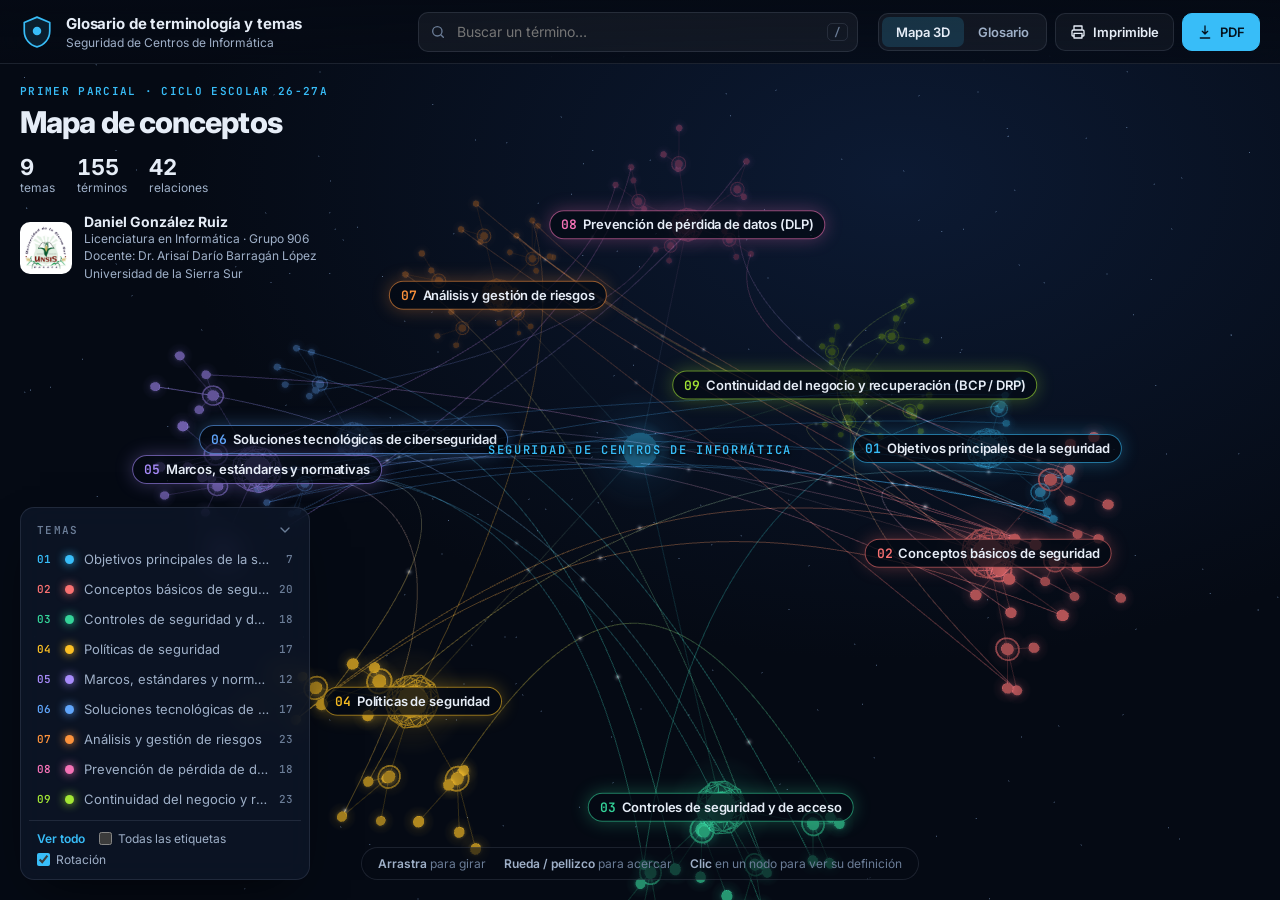
==== web/index.html @ 37687d32 "Glosario de terminología y temas: mapa 3D interactivo y PDF" ====
<!doctype html>
<html lang="es">
<head>
  <meta charset="utf-8">
  <meta name="viewport" content="width=device-width, initial-scale=1">
  <title>Glosario de Seguridad</title>
  <meta name="description" content="Mapa conceptual interactivo con la terminología del primer parcial de Seguridad de Centros de Informática.">
  <link rel="icon" href="data:image/svg+xml,%3Csvg xmlns='http://www.w3.org/2000/svg' viewBox='0 0 32 32'%3E%3Cpath d='M16 2 4 7v8c0 7.5 5.1 13.4 12 15 6.9-1.6 12-7.5 12-15V7L16 2z' fill='%230b1220' stroke='%2338bdf8' stroke-width='2'/%3E%3Ccircle cx='16' cy='15' r='4' fill='%2338bdf8'/%3E%3C/svg%3E">
  <link rel="preconnect" href="https://fonts.googleapis.com">
  <link rel="preconnect" href="https://fonts.gstatic.com" crossorigin>
  <link href="https://fonts.googleapis.com/css2?family=Inter:wght@400;500;600;700;800&family=JetBrains+Mono:wght@400;600&display=swap" rel="stylesheet">
  <link rel="stylesheet" href="css/estilos.css">
</head>
<body data-vista="mapa">
  <header class="barra">
    <div class="marca">
      <svg class="marca-icono" viewBox="0 0 32 32" aria-hidden="true"><path d="M16 2 4 7v8c0 7.5 5.1 13.4 12 15 6.9-1.6 12-7.5 12-15V7L16 2z"/><circle cx="16" cy="15" r="4"/></svg>
      <div>
        <h1>Glosario de terminología y temas</h1>
        <p id="subtitulo-marca">Seguridad de Centros de Informática</p>
      </div>
    </div>

    <div class="buscador" role="search">
      <svg viewBox="0 0 24 24" aria-hidden="true"><circle cx="11" cy="11" r="7"/><path d="m20 20-3.5-3.5"/></svg>
      <input id="buscar" type="search" placeholder="Buscar un término…" autocomplete="off" aria-label="Buscar término" aria-controls="sugerencias">
      <kbd>/</kbd>
      <ul id="sugerencias" class="sugerencias" role="listbox" hidden></ul>
    </div>

    <nav class="acciones">
      <div class="conmutador" role="tablist" aria-label="Vista">
        <button role="tab" data-vista="mapa" aria-selected="true">Mapa 3D</button>
        <button role="tab" data-vista="lista" aria-selected="false">Glosario</button>
      </div>
      <a class="boton" href="imprimir.html" target="_blank" rel="noopener" title="Versión para imprimir">
        <svg viewBox="0 0 24 24" aria-hidden="true"><path d="M6 9V3h12v6M6 18H4a1 1 0 0 1-1-1v-6a2 2 0 0 1 2-2h14a2 2 0 0 1 2 2v6a1 1 0 0 1-1 1h-2"/><path d="M6 14h12v7H6z"/></svg>
        <span>Imprimible</span>
      </a>
      <a class="boton primario" href="glosario.pdf" download="Glosario de terminologia y temas - Seguridad de Centros de Informatica.pdf">
        <svg viewBox="0 0 24 24" aria-hidden="true"><path d="M12 3v12m0 0-4-4m4 4 4-4M5 21h14"/></svg>
        <span>PDF</span>
      </a>
    </nav>
  </header>

  <!-- Vista 1: mapa 3D -->
  <main id="vista-mapa" class="vista-mapa">
    <div id="escena" class="escena" aria-label="Mapa conceptual en 3D"></div>

    <section class="intro" id="intro">
      <p class="etiqueta">Primer parcial · <span id="ciclo"></span></p>
      <h2>Mapa de conceptos</h2>
      <div class="cifras">
        <div><strong id="n-temas">0</strong><span>temas</span></div>
        <div><strong id="n-terminos">0</strong><span>términos</span></div>
        <div><strong id="n-enlaces">0</strong><span>relaciones</span></div>
      </div>
      <div class="creditos" id="creditos-mapa"></div>
    </section>

    <aside class="leyenda" id="leyenda" aria-label="Temas">
      <button class="leyenda-titulo" id="leyenda-toggle" aria-expanded="true">
        <span>Temas</span>
        <svg viewBox="0 0 24 24" aria-hidden="true"><path d="m6 9 6 6 6-6"/></svg>
      </button>
      <ul id="lista-temas"></ul>
      <div class="leyenda-pie">
        <button class="enlace" id="ver-todo">Ver todo</button>
        <label class="interruptor"><input type="checkbox" id="todas-etiquetas"> Todas las etiquetas</label>
        <label class="interruptor"><input type="checkbox" id="rotar" checked> Rotación</label>
      </div>
    </aside>

    <aside class="panel" id="panel" aria-live="polite" hidden>
      <button class="cerrar" id="cerrar-panel" aria-label="Cerrar">×</button>
      <div id="panel-contenido"></div>
    </aside>

    <div class="ayuda" id="ayuda">
      <span><b>Arrastra</b> para girar</span>
      <span><b>Rueda / pellizco</b> para acercar</span>
      <span><b>Clic</b> en un nodo para ver su definición</span>
    </div>

    <div class="tooltip" id="tooltip" hidden></div>
    <div class="sin-webgl" id="sin-webgl" hidden>
      <p>Tu navegador no tiene WebGL disponible, así que el mapa 3D no se puede mostrar.</p>
      <button class="boton primario" data-ir="lista">Ver el glosario</button>
    </div>
  </main>

  <!-- Vista 2: glosario en tarjetas -->
  <main id="vista-lista" class="vista-lista" hidden>
    <div class="creditos grande" id="creditos-lista"></div>
    <div class="filtros" id="filtros" role="group" aria-label="Filtrar por tema"></div>
    <div id="secciones"></div>
    <p class="vacio" id="vacio" hidden>No hay términos que coincidan con la búsqueda.</p>
  </main>

  <script src="js/datos.js"></script>
  <script src="js/comun.js"></script>
  <script src="vendor/three/three.min.js"></script>
  <script src="vendor/three/OrbitControls.js"></script>
  <script src="vendor/three/CSS2DRenderer.js"></script>
  <script src="js/app.js"></script>
</body>
</html>
---- web/css/estilos.css ----
:root {
  --fondo: #050a14;
  --fondo-2: #0a1324;
  --superficie: rgba(13, 22, 40, 0.78);
  --superficie-solida: #0e1829;
  --borde: rgba(148, 163, 184, 0.16);
  --borde-fuerte: rgba(148, 163, 184, 0.3);
  --texto: #e6edf7;
  --texto-2: #9fb0c8;
  --texto-3: #6b7d97;
  --acento: #38bdf8;
  --radio: 14px;
  --sombra: 0 20px 50px -20px rgba(0, 0, 0, 0.7);
  --barra-alto: 64px;
  --mono: "JetBrains Mono", ui-monospace, monospace;
  color-scheme: dark;
}

* { box-sizing: border-box; }
html, body { margin: 0; height: 100%; }
body {
  font-family: Inter, system-ui, -apple-system, "Segoe UI", sans-serif;
  background: radial-gradient(1200px 800px at 70% 20%, #0c1a33 0%, var(--fondo) 60%) fixed, var(--fondo);
  color: var(--texto);
  -webkit-font-smoothing: antialiased;
  overflow: hidden;
}
body[data-vista="lista"] { overflow: auto; }
button { font: inherit; color: inherit; }
svg { fill: none; stroke: currentColor; stroke-width: 2; stroke-linecap: round; stroke-linejoin: round; }
[hidden] { display: none !important; }

/* ---------- Barra superior ---------- */
.barra {
  position: fixed; inset: 0 0 auto 0; z-index: 30;
  height: var(--barra-alto);
  display: flex; align-items: center; gap: 20px;
  padding: 0 20px;
  background: linear-gradient(to bottom, rgba(5, 10, 20, 0.95), rgba(5, 10, 20, 0.7));
  backdrop-filter: blur(14px);
  border-bottom: 1px solid var(--borde);
}
.marca { display: flex; align-items: center; gap: 12px; min-width: 0; }
.marca-icono { width: 34px; height: 34px; flex: none; }
.marca-icono path { fill: rgba(56, 189, 248, 0.12); stroke: var(--acento); stroke-width: 1.6; }
.marca-icono circle { fill: var(--acento); stroke: none; }
.marca h1 { font-size: 15px; font-weight: 700; margin: 0; letter-spacing: -0.01em; white-space: nowrap; }
.marca p { font-size: 12px; color: var(--texto-2); margin: 2px 0 0; white-space: nowrap; }

.buscador { position: relative; flex: 1; max-width: 440px; margin-left: auto; }
.buscador > svg { position: absolute; left: 12px; top: 50%; width: 16px; height: 16px; transform: translateY(-50%); color: var(--texto-3); }
.buscador input {
  width: 100%; height: 40px; padding: 0 40px 0 38px;
  background: rgba(255, 255, 255, 0.05); color: var(--texto);
  border: 1px solid var(--borde); border-radius: 10px; font: inherit; font-size: 14px;
  outline: none; transition: border-color .2s, background .2s;
}
.buscador input:focus { border-color: var(--acento); background: rgba(56, 189, 248, 0.06); }
.buscador input::-webkit-search-cancel-button { display: none; }
.buscador kbd {
  position: absolute; right: 10px; top: 50%; transform: translateY(-50%);
  font: 600 11px var(--mono); color: var(--texto-3);
  border: 1px solid var(--borde); border-radius: 5px; padding: 1px 6px;
}
.sugerencias {
  position: absolute; top: 46px; left: 0; right: 0; margin: 0; padding: 6px; list-style: none;
  background: var(--superficie-solida); border: 1px solid var(--borde-fuerte); border-radius: 12px;
  box-shadow: var(--sombra); max-height: 60vh; overflow: auto;
}
.sugerencias li {
  display: flex; align-items: center; gap: 10px; padding: 8px 10px; border-radius: 8px; cursor: pointer;
}
.sugerencias li[aria-selected="true"], .sugerencias li:hover { background: rgba(255, 255, 255, 0.06); }
.sugerencias .punto { width: 8px; height: 8px; border-radius: 50%; flex: none; }
.sugerencias b { font-weight: 600; font-size: 14px; }
.sugerencias small { color: var(--texto-3); font-size: 12px; margin-left: auto; white-space: nowrap; }
.sugerencias .nada { color: var(--texto-3); cursor: default; }

.acciones { display: flex; align-items: center; gap: 8px; }
.conmutador {
  display: flex; padding: 3px; background: rgba(255, 255, 255, 0.05);
  border: 1px solid var(--borde); border-radius: 10px;
}
.conmutador button {
  border: 0; background: none; padding: 7px 14px; border-radius: 7px; cursor: pointer;
  font-size: 13px; font-weight: 600; color: var(--texto-2);
}
.conmutador button[aria-selected="true"] { background: rgba(56, 189, 248, 0.16); color: var(--texto); }
.boton {
  display: inline-flex; align-items: center; gap: 7px; height: 38px; padding: 0 14px;
  border: 1px solid var(--borde); border-radius: 10px; background: rgba(255, 255, 255, 0.04);
  color: var(--texto); text-decoration: none; font-size: 13px; font-weight: 600; cursor: pointer;
  transition: background .2s, border-color .2s;
}
.boton:hover { background: rgba(255, 255, 255, 0.08); border-color: var(--borde-fuerte); }
.boton svg { width: 16px; height: 16px; }
.boton.primario { background: var(--acento); border-color: var(--acento); color: #04121f; }
.boton.primario:hover { background: #7dd3fc; }

/* ---------- Vista mapa ---------- */
.vista-mapa { position: fixed; inset: 0; }
.escena { position: absolute; inset: 0; cursor: grab; z-index: 0; isolation: isolate; overflow: hidden; }
.escena:active { cursor: grabbing; }
.escena canvas { display: block; }

.intro {
  position: absolute; left: 20px; top: calc(var(--barra-alto) + 20px); z-index: 5;
  pointer-events: none; transition: opacity .3s;
}
.etiqueta { font: 600 11px var(--mono); letter-spacing: .12em; text-transform: uppercase; color: var(--acento); margin: 0 0 6px; }
.intro h2 { margin: 0 0 14px; font-size: 30px; font-weight: 800; letter-spacing: -0.03em; }
.cifras { display: flex; gap: 22px; }
.cifras div { display: flex; flex-direction: column; }
.cifras strong { font-size: 22px; font-weight: 700; font-variant-numeric: tabular-nums; }
.cifras span { font-size: 12px; color: var(--texto-2); }

.creditos { display: flex; align-items: center; gap: 12px; margin-top: 18px; max-width: 340px; }
.creditos img { width: 52px; height: 52px; border-radius: 10px; background: #fff; padding: 2px; flex: none; }
.creditos b { display: block; font-size: 14px; color: var(--texto); }
.creditos span { display: block; font-size: 12px; color: var(--texto-2); line-height: 1.45; }
.creditos.grande { margin: 0 0 26px; max-width: none; padding: 16px 18px; border: 1px solid var(--borde); border-radius: var(--radio); background: rgba(255, 255, 255, 0.03); }
.creditos.grande img { width: 64px; height: 64px; }
.creditos.grande b { font-size: 16px; }

.leyenda {
  position: absolute; left: 20px; bottom: 20px; z-index: 6; width: 290px;
  background: var(--superficie); backdrop-filter: blur(14px);
  border: 1px solid var(--borde); border-radius: var(--radio); box-shadow: var(--sombra);
  padding: 8px;
}
.leyenda-titulo {
  width: 100%; display: flex; justify-content: space-between; align-items: center;
  border: 0; background: none; padding: 6px 8px; cursor: pointer;
  font: 600 11px var(--mono); letter-spacing: .12em; text-transform: uppercase; color: var(--texto-3);
}
.leyenda-titulo svg { width: 16px; height: 16px; transition: transform .2s; }
.leyenda.cerrada .leyenda-titulo svg { transform: rotate(-90deg); }
.leyenda.cerrada ul, .leyenda.cerrada .leyenda-pie { display: none; }
.leyenda ul { list-style: none; margin: 0; padding: 0; }
.leyenda li button {
  width: 100%; display: flex; align-items: center; gap: 10px; text-align: left;
  padding: 7px 8px; border: 0; border-radius: 8px; background: none; cursor: pointer;
  font-size: 13px; color: var(--texto-2); transition: background .15s, color .15s;
}
.leyenda li button:hover, .leyenda li button.activo { background: rgba(255, 255, 255, 0.06); color: var(--texto); }
.leyenda .num { font: 600 11px var(--mono); color: var(--c); width: 18px; }
.leyenda .punto { width: 9px; height: 9px; border-radius: 50%; background: var(--c); box-shadow: 0 0 10px var(--c); flex: none; }
.leyenda .nombre { flex: 1; overflow: hidden; text-overflow: ellipsis; white-space: nowrap; }
.leyenda .cuenta { font: 500 11px var(--mono); color: var(--texto-3); }
.leyenda-pie {
  display: flex; flex-wrap: wrap; align-items: center; gap: 6px 14px;
  border-top: 1px solid var(--borde); margin-top: 6px; padding: 10px 8px 4px;
  font-size: 12px; color: var(--texto-2);
}
.enlace { border: 0; background: none; color: var(--acento); cursor: pointer; padding: 0; font-weight: 600; font-size: 12px; }
.interruptor { display: inline-flex; align-items: center; gap: 6px; cursor: pointer; }
.interruptor input { accent-color: var(--acento); margin: 0; }

.panel {
  position: absolute; right: 20px; top: calc(var(--barra-alto) + 20px); bottom: 20px; z-index: 6;
  width: 380px; overflow: hidden auto;
  background: var(--superficie); backdrop-filter: blur(16px);
  border: 1px solid var(--borde); border-radius: var(--radio); box-shadow: var(--sombra);
  padding: 22px 22px 24px;
  animation: entrar .35s cubic-bezier(.2, .8, .2, 1);
}
@keyframes entrar { from { opacity: 0; transform: translateX(16px); } }
.cerrar {
  position: absolute; right: 12px; top: 10px; width: 32px; height: 32px;
  border: 0; border-radius: 8px; background: none; font-size: 22px; color: var(--texto-2); cursor: pointer;
}
.cerrar:hover { background: rgba(255, 255, 255, 0.07); color: var(--texto); }
.ruta { display: flex; flex-wrap: wrap; align-items: center; gap: 6px; font-size: 12px; color: var(--texto-2); margin: 0 30px 14px 0; }
.ruta button { border: 0; background: none; padding: 0; cursor: pointer; color: inherit; }
.ruta button:hover { color: var(--texto); text-decoration: underline; }
.ruta button.chip { padding: 3px 9px; border: 1px solid color-mix(in srgb, var(--c) 35%, transparent); background: color-mix(in srgb, var(--c) 14%, transparent); color: var(--c); }
.ruta button.chip:hover { text-decoration: none; background: color-mix(in srgb, var(--c) 24%, transparent); }
.chip {
  display: inline-flex; align-items: center; gap: 6px; padding: 3px 9px; border-radius: 99px;
  font-size: 11px; font-weight: 600; color: var(--c);
  background: color-mix(in srgb, var(--c) 14%, transparent);
  border: 1px solid color-mix(in srgb, var(--c) 35%, transparent);
}
.panel h3 { font-size: 24px; line-height: 1.15; letter-spacing: -0.02em; margin: 0 0 12px; }
.panel .desc { font-size: 15px; line-height: 1.6; color: var(--texto); margin: 0 0 16px; }
.panel .subt { color: var(--texto-2); font-size: 14px; margin: -4px 0 18px; line-height: 1.5; }
.formula {
  font: 500 13px/1.5 var(--mono); padding: 10px 12px; margin: 0 0 10px;
  border-left: 3px solid var(--c); border-radius: 0 8px 8px 0;
  background: color-mix(in srgb, var(--c) 9%, transparent);
}
.panel h4 {
  font: 600 11px var(--mono); letter-spacing: .12em; text-transform: uppercase; color: var(--texto-3);
  margin: 22px 0 8px;
}
.lista-terminos { list-style: none; margin: 0; padding: 0; display: grid; grid-template-columns: minmax(0, 1fr); gap: 4px; }
.lista-terminos button {
  width: 100%; display: flex; align-items: center; gap: 10px; text-align: left; cursor: pointer;
  padding: 8px 10px; border-radius: 8px; border: 1px solid transparent; background: rgba(255, 255, 255, 0.03);
  font-size: 13.5px;
}
.lista-terminos button:hover { border-color: var(--borde-fuerte); background: rgba(255, 255, 255, 0.06); }
.lista-terminos .punto { width: 8px; height: 8px; border-radius: 50%; background: var(--c); flex: none; }
.lista-terminos button > span:nth-child(2) { flex: none; max-width: 62%; }
.lista-terminos small { margin-left: auto; min-width: 0; color: var(--texto-3); font-size: 11px; white-space: nowrap; overflow: hidden; text-overflow: ellipsis; }
.panel .grupo-titulo { font-size: 13px; font-weight: 600; color: var(--texto-2); margin: 16px 0 6px; }

.ayuda {
  position: absolute; left: 50%; bottom: 20px; transform: translateX(-50%); z-index: 4;
  display: flex; gap: 18px; padding: 8px 16px; border-radius: 99px;
  background: rgba(5, 10, 20, 0.6); border: 1px solid var(--borde);
  font-size: 12px; color: var(--texto-3); white-space: nowrap; pointer-events: none;
  transition: opacity .6s;
}
.ayuda b { color: var(--texto-2); font-weight: 600; }

.tooltip {
  position: fixed; z-index: 40; max-width: 280px; pointer-events: none;
  padding: 10px 12px; border-radius: 10px;
  background: rgba(10, 18, 34, 0.95); border: 1px solid var(--borde-fuerte); box-shadow: var(--sombra);
  font-size: 12.5px; line-height: 1.45; color: var(--texto-2);
}
.tooltip b { display: block; color: var(--texto); font-size: 13.5px; margin-bottom: 3px; }
.tooltip .chip { margin-bottom: 6px; }

.sin-webgl {
  position: absolute; inset: 0; display: grid; place-content: center; justify-items: center; gap: 12px;
  text-align: center; color: var(--texto-2); padding: 20px;
}

/* Etiquetas del mapa (CSS2DRenderer) */
.etq {
  pointer-events: none; white-space: nowrap; font-weight: 600; color: var(--texto);
  text-shadow: 0 1px 3px #000, 0 0 12px rgba(0, 0, 0, 0.9);
  transition: opacity .25s;
}
.etq-tema {
  font-size: 13px; padding: 5px 11px; border-radius: 99px; letter-spacing: -0.01em;
  background: rgba(5, 10, 20, 0.72); border: 1px solid color-mix(in srgb, var(--c) 60%, transparent);
  box-shadow: 0 0 18px color-mix(in srgb, var(--c) 30%, transparent);
  transform: translateY(-26px); text-shadow: none;
}
.etq-tema span { color: var(--c); font-family: var(--mono); margin-right: 6px; }
.etq-grupo { font-size: 11px; color: var(--c); text-transform: uppercase; letter-spacing: .08em; transform: translateY(-14px); }
.etq-termino { font-size: 11.5px; font-weight: 500; transform: translateY(-12px); }
.etq-termino.destacado { font-size: 13px; font-weight: 700; color: #fff; }
.etq-centro {
  font-size: 12px; font-family: var(--mono); letter-spacing: .14em; text-transform: uppercase;
  color: var(--acento); transform: translateY(-34px); text-align: center;
}
.oculta { opacity: 0 !important; }

/* ---------- Vista lista ---------- */
.vista-lista { max-width: 1240px; margin: 0 auto; padding: calc(var(--barra-alto) + 28px) 24px 60px; }
.filtros { display: flex; flex-wrap: wrap; gap: 8px; margin-bottom: 28px; position: sticky; top: calc(var(--barra-alto) + 10px); z-index: 5; }
.filtros button {
  display: inline-flex; align-items: center; gap: 7px; padding: 7px 12px; border-radius: 99px; cursor: pointer;
  border: 1px solid var(--borde); background: rgba(10, 19, 36, 0.92); backdrop-filter: blur(8px);
  font-size: 12.5px; font-weight: 600; color: var(--texto-2);
}
.filtros button .punto { width: 8px; height: 8px; border-radius: 50%; background: var(--c); }
.filtros button[aria-pressed="true"] { color: var(--texto); border-color: var(--c); background: color-mix(in srgb, var(--c) 16%, #0a1324); }
.seccion { margin-bottom: 44px; }
.seccion-cab { display: flex; align-items: baseline; gap: 14px; border-bottom: 1px solid var(--borde); padding-bottom: 12px; margin-bottom: 18px; }
.seccion-cab .num { font: 700 13px var(--mono); color: var(--c); }
.seccion-cab h2 { margin: 0; font-size: 24px; letter-spacing: -0.02em; }
.seccion-cab p { margin: 0; color: var(--texto-2); font-size: 14px; }
.seccion h3 { font: 600 11px var(--mono); letter-spacing: .12em; text-transform: uppercase; color: var(--texto-3); margin: 18px 0 10px; }
.tarjetas { display: grid; grid-template-columns: repeat(auto-fill, minmax(260px, 1fr)); gap: 12px; }
.tarjeta {
  position: relative; padding: 14px 16px 14px 18px; border-radius: 12px; cursor: pointer;
  background: rgba(255, 255, 255, 0.03); border: 1px solid var(--borde);
  transition: border-color .2s, background .2s, transform .2s;
}
.tarjeta::before { content: ""; position: absolute; left: 0; top: 14px; bottom: 14px; width: 3px; border-radius: 0 3px 3px 0; background: var(--c); }
.tarjeta:hover { border-color: color-mix(in srgb, var(--c) 50%, transparent); background: rgba(255, 255, 255, 0.05); transform: translateY(-2px); }
.tarjeta h4 { margin: 0 0 6px; font-size: 15px; }
.tarjeta p { margin: 0; font-size: 13.5px; line-height: 1.5; color: var(--texto-2); }
.tarjeta .formula { margin: 10px 0 0; font-size: 12px; }
.tarjeta .rels { display: flex; flex-wrap: wrap; gap: 5px; margin-top: 10px; }
.tarjeta .rels .chip { font-size: 10.5px; padding: 2px 7px; }
.tarjeta.destello { animation: destello 1.6s ease; }
@keyframes destello { 0%, 40% { box-shadow: 0 0 0 2px var(--c), 0 0 30px color-mix(in srgb, var(--c) 40%, transparent); } }
.vacio { text-align: center; color: var(--texto-3); padding: 60px 0; }

/* ---------- Responsivo ---------- */
@media (max-width: 1000px) {
  .marca p, .boton span { display: none; }
  .boton { padding: 0 10px; }
}
@media (max-width: 760px) {
  :root { --barra-alto: 112px; }
  .barra { flex-wrap: wrap; height: auto; min-height: var(--barra-alto); padding: 10px 16px; gap: 10px; }
  .marca { flex: 1; gap: 10px; }
  .marca-icono { width: 28px; height: 28px; }
  .marca h1 { font-size: 13px; line-height: 1.2; white-space: normal; }
  .acciones .boton:not(.primario) { display: none; }
  .conmutador button { padding: 7px 10px; font-size: 12px; }
  .buscador { order: 3; flex-basis: 100%; max-width: none; }
  .intro { left: 16px; top: calc(var(--barra-alto) + 14px); }
  .intro h2 { font-size: 22px; }
  .cifras strong { font-size: 18px; }
  .leyenda { left: 16px; right: 16px; bottom: 16px; width: auto; max-height: 45vh; overflow: auto; }
  .panel { left: 0; right: 0; bottom: 0; top: auto; width: auto; max-height: 62vh; border-radius: 18px 18px 0 0; z-index: 8; }
  .ayuda { display: none; }
  .intro .creditos { display: none; }
  .etq-tema { font-size: 10px; padding: 3px 7px; max-width: 150px; overflow: hidden; text-overflow: ellipsis; }
  .etq-centro { font-size: 9px; }
  .vista-lista { padding: calc(var(--barra-alto) + 20px) 16px 40px; }
  .tarjetas { grid-template-columns: 1fr; }
}
@media (prefers-reduced-motion: reduce) {
  *, *::before, *::after { animation: none !important; transition: none !important; }
}
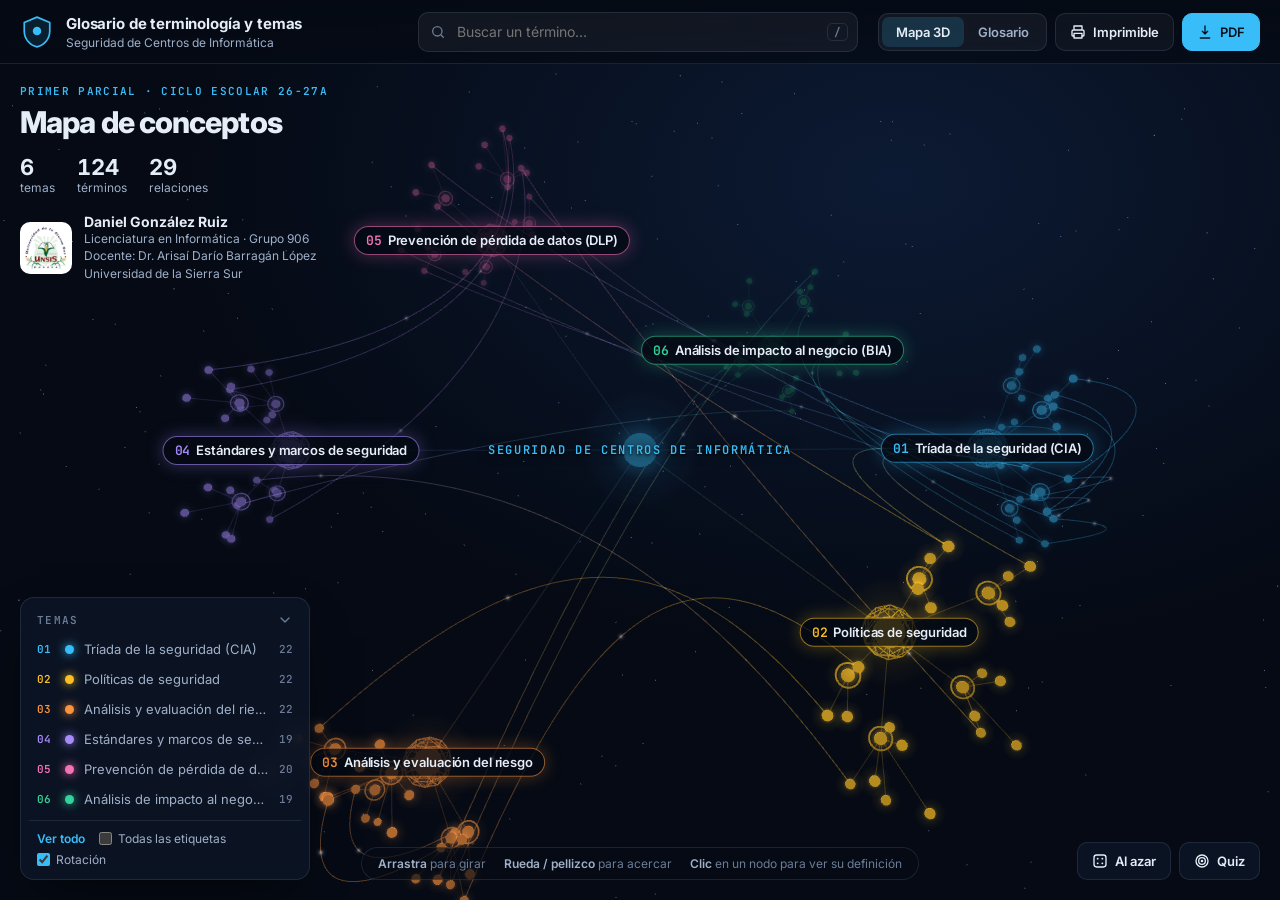
==== commit 95668cf5: "Detalles visuales e interactivos en la web: entrada animada, resaltado, quiz - Mapa 3D: entrada anim" ====
--- a/web/index.html
+++ b/web/index.html
@@ -43,6 +43,7 @@
       </a>
     </nav>
   </header>
+  <div class="progreso" id="progreso" aria-hidden="true"></div>
 
   <!-- Vista 1: mapa 3D -->
   <main id="vista-mapa" class="vista-mapa">
@@ -83,6 +84,19 @@
       <span><b>Clic</b> en un nodo para ver su definición</span>
     </div>
 
+    <div class="herramientas" id="herramientas">
+      <button class="boton" id="azar" title="Ir a un término al azar">
+        <svg class="dado" viewBox="0 0 24 24" aria-hidden="true"><rect x="3" y="3" width="18" height="18" rx="4"/><circle cx="8.5" cy="8.5" r="1.4"/><circle cx="15.5" cy="15.5" r="1.4"/><circle cx="15.5" cy="8.5" r="1.4"/><circle cx="8.5" cy="15.5" r="1.4"/></svg>
+        <span>Al azar</span>
+      </button>
+      <button class="boton" id="iniciar-quiz" title="Pon a prueba lo que sabes">
+        <svg viewBox="0 0 24 24" aria-hidden="true"><circle cx="12" cy="12" r="9"/><circle cx="12" cy="12" r="5"/><circle cx="12" cy="12" r="1"/></svg>
+        <span>Quiz</span>
+      </button>
+    </div>
+
+    <section class="quiz" id="quiz" aria-live="polite" aria-label="Quiz" hidden></section>
+
     <div class="tooltip" id="tooltip" hidden></div>
     <div class="sin-webgl" id="sin-webgl" hidden>
       <p>Tu navegador no tiene WebGL disponible, así que el mapa 3D no se puede mostrar.</p>
--- a/web/css/estilos.css
+++ b/web/css/estilos.css
@@ -97,6 +97,14 @@
 .boton.primario { background: var(--acento); border-color: var(--acento); color: #04121f; }
 .boton.primario:hover { background: #7dd3fc; }
 
+/* Progreso de lectura (solo en la vista de glosario) */
+.progreso {
+  position: fixed; left: 0; right: 0; top: var(--barra-alto); z-index: 31; height: 2px;
+  background: linear-gradient(90deg, #38bdf8, #a78bfa, #f472b6);
+  transform: scaleX(var(--p, 0)); transform-origin: left; box-shadow: 0 0 10px rgba(56, 189, 248, 0.6);
+}
+body[data-vista="mapa"] .progreso { display: none; }
+
 /* ---------- Vista mapa ---------- */
 .vista-mapa { position: fixed; inset: 0; }
 .escena { position: absolute; inset: 0; cursor: grab; z-index: 0; isolation: isolate; overflow: hidden; }
@@ -157,7 +165,7 @@
 .interruptor input { accent-color: var(--acento); margin: 0; }
 
 .panel {
-  position: absolute; right: 20px; top: calc(var(--barra-alto) + 20px); bottom: 20px; z-index: 6;
+  position: absolute; right: 20px; top: calc(var(--barra-alto) + 20px); bottom: 76px; z-index: 6;
   width: 380px; overflow: hidden auto;
   background: var(--superficie); backdrop-filter: blur(16px);
   border: 1px solid var(--borde); border-radius: var(--radio); box-shadow: var(--sombra);
@@ -227,6 +235,46 @@
   position: absolute; inset: 0; display: grid; place-content: center; justify-items: center; gap: 12px;
   text-align: center; color: var(--texto-2); padding: 20px;
 }
+
+/* Botones flotantes: término al azar y quiz */
+.herramientas { position: absolute; right: 20px; bottom: 20px; z-index: 6; display: flex; gap: 8px; }
+.herramientas .boton { background: var(--superficie); backdrop-filter: blur(14px); box-shadow: var(--sombra); }
+.herramientas .boton:hover { background: var(--superficie-solida); border-color: var(--acento); }
+.herramientas .boton span { display: inline; }
+.herramientas .boton:hover svg { color: var(--acento); }
+#azar:hover svg { transform: rotate(90deg); }
+.herramientas svg { transition: transform .35s cubic-bezier(.2, .8, .2, 1), color .2s; }
+.dado circle { fill: currentColor; stroke: none; }
+body.en-quiz .herramientas, body.en-quiz .intro, body.en-quiz .ayuda { display: none; }
+
+/* Quiz */
+.quiz {
+  position: absolute; left: 20px; top: calc(var(--barra-alto) + 20px); z-index: 7;
+  width: min(440px, calc(100% - 40px)); padding: 18px 20px 18px;
+  background: var(--superficie); backdrop-filter: blur(16px);
+  border: 1px solid var(--borde-fuerte); border-radius: var(--radio); box-shadow: var(--sombra);
+  animation: bajar .4s cubic-bezier(.2, .8, .2, 1);
+}
+@keyframes bajar { from { opacity: 0; transform: translateY(-12px); } }
+.quiz.error { animation: sacudir .4s; border-color: #f87171; }
+@keyframes sacudir { 20%, 60% { transform: translateX(-6px); } 40%, 80% { transform: translateX(6px); } }
+.quiz-cab { display: flex; align-items: baseline; gap: 12px; margin-right: 30px; }
+.quiz-cab .etiqueta { margin: 0; }
+.quiz-marcador { font: 600 12px var(--mono); color: #34d399; }
+.quiz-def { font-size: 15.5px; line-height: 1.6; margin: 12px 0; }
+.hueco {
+  display: inline-block; min-width: 2.6em; padding: 0 8px; border-radius: 6px; text-align: center;
+  font: 700 13px/1.5 var(--mono); color: var(--acento);
+  background: rgba(56, 189, 248, 0.12); border: 1px dashed rgba(56, 189, 248, 0.5);
+}
+.quiz .chip { margin-bottom: 4px; }
+.quiz-aviso { font-size: 13.5px; color: var(--texto-2); margin: 10px 0 14px; line-height: 1.5; }
+.quiz-aviso .bien { color: #34d399; }
+.quiz-aviso .mal { color: #f87171; }
+.quiz-final { margin: 14px 0 0; font-size: 15px; color: var(--texto-2); }
+.quiz-final strong { font-size: 40px; font-weight: 800; color: var(--texto); letter-spacing: -0.03em; margin-right: 4px; }
+.quiz-botones { display: flex; gap: 8px; flex-wrap: wrap; }
+.quiz-botones .boton:disabled { opacity: .45; cursor: default; }
 
 /* Etiquetas del mapa (CSS2DRenderer) */
 .etq {
@@ -273,12 +321,21 @@
   transition: border-color .2s, background .2s, transform .2s;
 }
 .tarjeta::before { content: ""; position: absolute; left: 0; top: 14px; bottom: 14px; width: 3px; border-radius: 0 3px 3px 0; background: var(--c); }
-.tarjeta:hover { border-color: color-mix(in srgb, var(--c) 50%, transparent); background: rgba(255, 255, 255, 0.05); transform: translateY(-2px); }
+.tarjeta:hover {
+  border-color: color-mix(in srgb, var(--c) 50%, transparent); transform: translateY(-2px);
+  background:
+    radial-gradient(260px circle at var(--x, 50%) var(--y, 50%), color-mix(in srgb, var(--c) 16%, transparent), transparent 70%),
+    rgba(255, 255, 255, 0.05);
+  box-shadow: 0 12px 30px -18px color-mix(in srgb, var(--c) 60%, transparent);
+}
 .tarjeta h4 { margin: 0 0 6px; font-size: 15px; }
 .tarjeta p { margin: 0; font-size: 13.5px; line-height: 1.5; color: var(--texto-2); }
 .tarjeta .formula { margin: 10px 0 0; font-size: 12px; }
 .tarjeta .rels { display: flex; flex-wrap: wrap; gap: 5px; margin-top: 10px; }
 .tarjeta .rels .chip { font-size: 10.5px; padding: 2px 7px; }
+.revelar .tarjeta:not(.revelada) { opacity: 0; }
+.tarjeta.revelada { animation: aparecer .55s cubic-bezier(.2, .8, .2, 1) backwards; animation-delay: var(--d, 0ms); }
+@keyframes aparecer { from { opacity: 0; transform: translateY(14px); } }
 .tarjeta.destello { animation: destello 1.6s ease; }
 @keyframes destello { 0%, 40% { box-shadow: 0 0 0 2px var(--c), 0 0 30px color-mix(in srgb, var(--c) 40%, transparent); } }
 .vacio { text-align: center; color: var(--texto-3); padding: 60px 0; }
@@ -303,6 +360,10 @@
   .leyenda { left: 16px; right: 16px; bottom: 16px; width: auto; max-height: 45vh; overflow: auto; }
   .panel { left: 0; right: 0; bottom: 0; top: auto; width: auto; max-height: 62vh; border-radius: 18px 18px 0 0; z-index: 8; }
   .ayuda { display: none; }
+  .herramientas { top: calc(var(--barra-alto) + 14px); bottom: auto; right: 16px; }
+  .herramientas .boton span { display: none; }
+  .quiz { left: 16px; top: calc(var(--barra-alto) + 12px); width: auto; right: 16px; padding: 14px 16px; }
+  .quiz-def { font-size: 14.5px; }
   .intro .creditos { display: none; }
   .etq-tema { font-size: 10px; padding: 3px 7px; max-width: 150px; overflow: hidden; text-overflow: ellipsis; }
   .etq-centro { font-size: 9px; }
